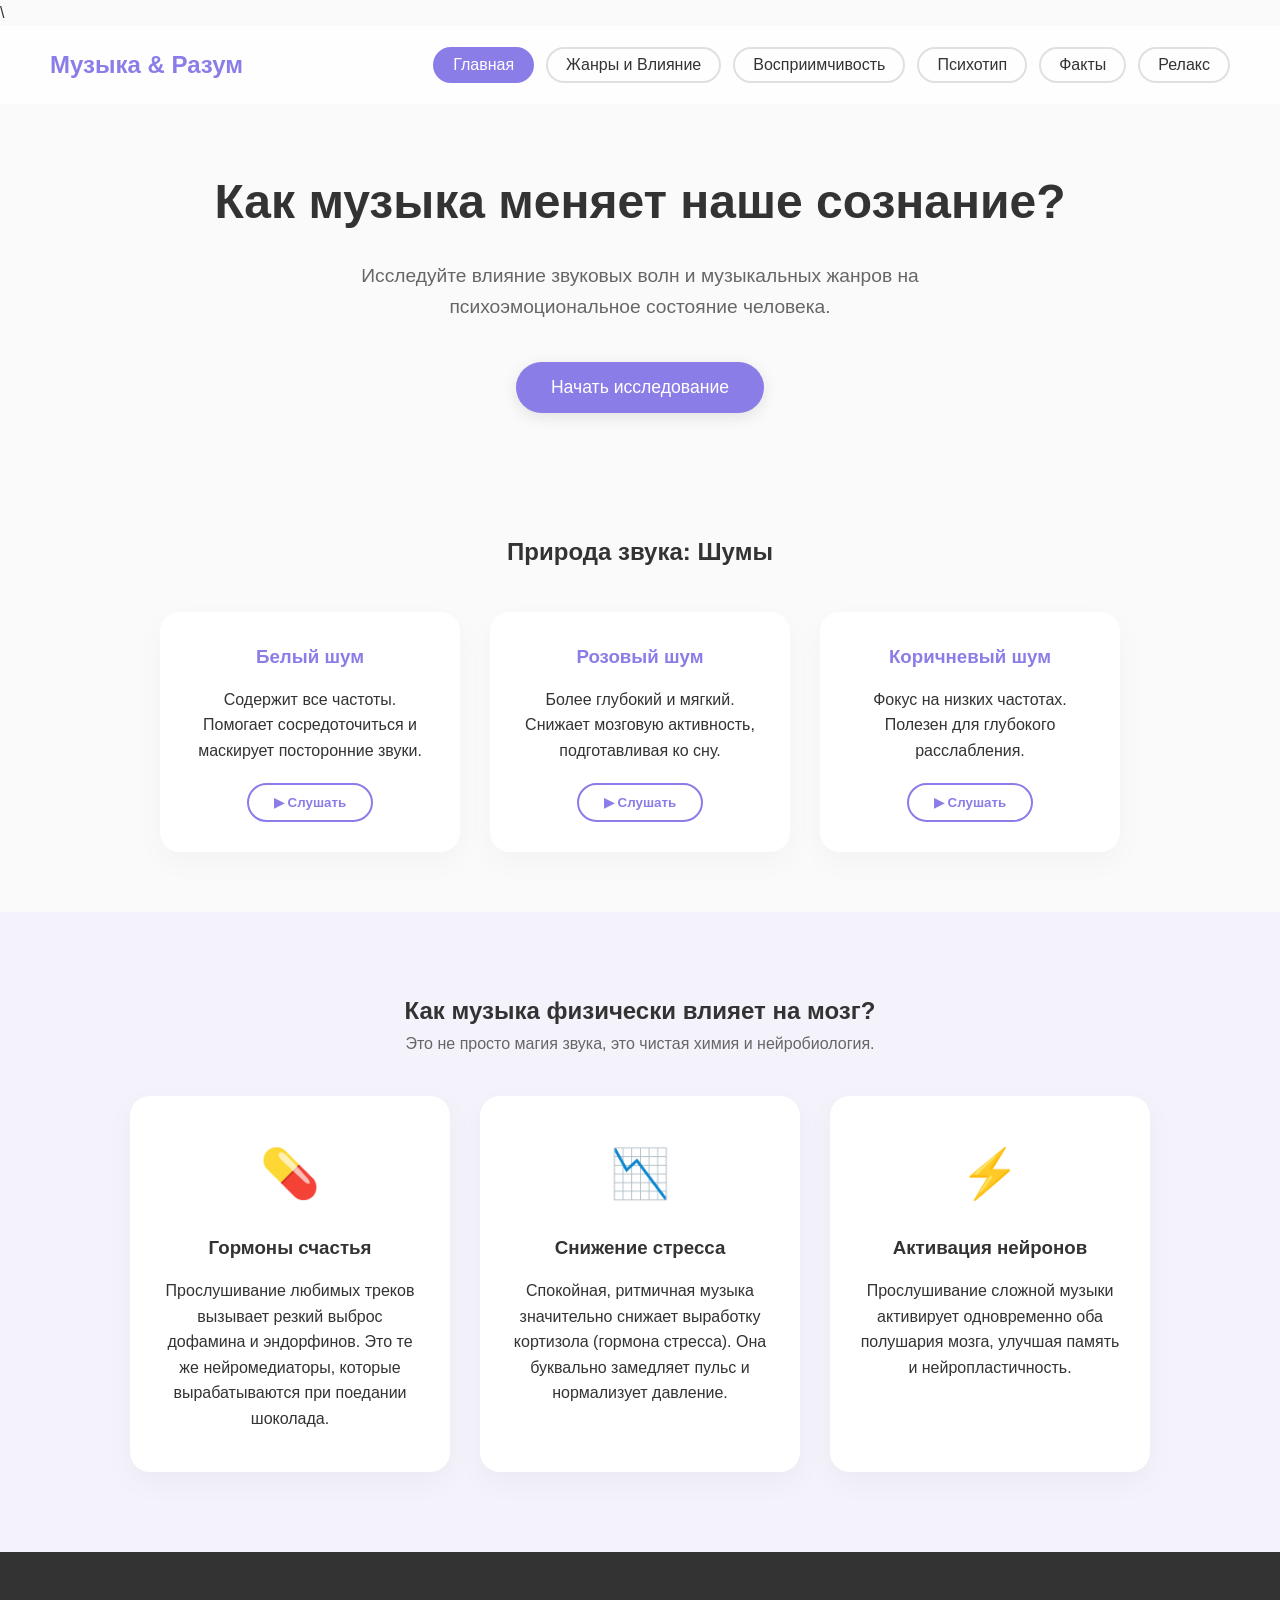
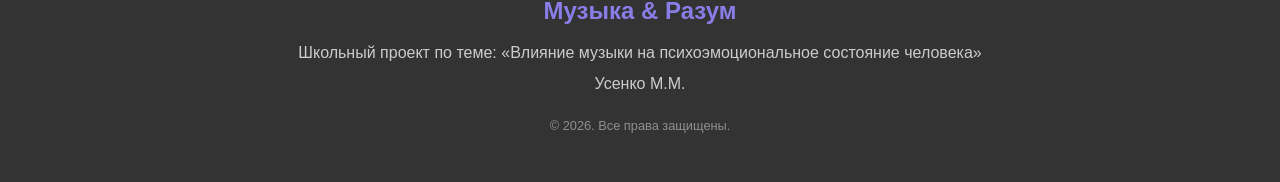
==== index.html @ bb2e5298 "Add files via upload" ====
\<!DOCTYPE html>
<html lang="ru">
<head>
    <meta charset="UTF-8">
    <meta name="viewport" content="width=device-width, initial-scale=1.0">
    <title>Влияние музыки на психику</title>
    <link rel="stylesheet" href="style.css">
</head>
<body>

    <nav class="navbar">
        <div class="logo">Музыка & Разум</div>
        <ul class="nav-links">
            <li><a href="index.html" class="active">Главная</a></li>
            <li><a href="genres.html">Жанры и Влияние</a></li>
            <li><a href="test.html">Восприимчивость</a></li>
            <li><a href="psychotype.html">Психотип</a></li>
            <li><a href="facts.html">Факты</a></li>
            <a href="relax.html">Релакс</a>
        </ul>
    </nav>

    <main class="main-content">
        <header class="hero">
            <div class="hero-content">
                <h1>Как музыка меняет наше сознание?</h1>
                <p>Исследуйте влияние звуковых волн и музыкальных жанров на психоэмоциональное состояние человека.</p>
                <button class="btn-primary" onclick="window.location.href='genres.html'">Начать исследование</button>
            </div>
        </header>

        <section class="noises-section">
            <h2>Природа звука: Шумы</h2>
            <div class="noises-grid">
                <div class="noise-card">
                    <h3>Белый шум</h3>
                    <p>Содержит все частоты. Помогает сосредоточиться и маскирует посторонние звуки.</p>
                    <button class="play-btn" onclick="playAudio('white-noise')">▶ Слушать</button>
                    <audio id="white-noise" src="audio/white.mp3"></audio>
                </div>
                <div class="noise-card">
                    <h3>Розовый шум</h3>
                    <p>Более глубокий и мягкий. Снижает мозговую активность, подготавливая ко сну.</p>
                    <button class="play-btn" onclick="playAudio('pink-noise')">▶ Слушать</button>
                    <audio id="pink-noise" src="audio/pink.mp3"></audio>
                </div>
                <div class="noise-card">
                    <h3>Коричневый шум</h3>
                    <p>Фокус на низких частотах. Полезен для глубокого расслабления.</p>
                    <button class="play-btn" onclick="playAudio('brown-noise')">▶ Слушать</button>
                    <audio id="brown-noise" src="audio/brown.mp3"></audio>
                </div>
            </div>
        </section>

        <section class="brain-impact-section">
            <h2>Как музыка физически влияет на мозг?</h2>
            <p class="subtitle">Это не просто магия звука, это чистая химия и нейробиология.</p>
            <div class="impact-grid">
                <div class="impact-card">
                    <div class="icon">💊</div>
                    <h3>Гормоны счастья</h3>
                    <p>Прослушивание любимых треков вызывает резкий выброс дофамина и эндорфинов. Это те же нейромедиаторы, которые вырабатываются при поедании шоколада.</p>
                </div>
                <div class="impact-card">
                    <div class="icon">📉</div>
                    <h3>Снижение стресса</h3>
                    <p>Спокойная, ритмичная музыка значительно снижает выработку кортизола (гормона стресса). Она буквально замедляет пульс и нормализует давление.</p>
                </div>
                <div class="impact-card">
                    <div class="icon">⚡</div>
                    <h3>Активация нейронов</h3>
                    <p>Прослушивание сложной музыки активирует одновременно оба полушария мозга, улучшая память и нейропластичность.</p>
                </div>
            </div>
        </section>
    </main>

    <footer class="site-footer">
        <div class="footer-content">
            <h3>Музыка & Разум</h3>
            <p>Школьный проект по теме: «Влияние музыки на психоэмоциональное состояние человека»</p>
            <p>Усенко М.М.</p>
            <p class="copyright">© 2026. Все права защищены.</p>
        </div>
    </footer>

   <script>
        function playAudio(id) {
            const audio = document.getElementById(id);
            // Находим кнопку, которая относится к этому аудио (она находится перед аудиотегом)
            const btn = audio.previousElementSibling; 

            if (audio.paused) {
                // Если на паузе - включаем и меняем текст
                audio.play();
                btn.innerHTML = "⏸ Пауза";
                btn.style.background = "var(--accent-color)";
                btn.style.color = "white";
            } else {
                // Если играет - ставим на паузу и возвращаем исходный вид
                audio.pause();
                btn.innerHTML = "▶ Слушать";
                btn.style.background = "transparent";
                btn.style.color = "var(--accent-color)";
            }
        }
    </script>
</body>
</html>
---- style.css ----
/* =========================================
   БАЗОВЫЕ ПЕРЕМЕННЫЕ И НАСТРОЙКИ
   ========================================= */
:root {
    --bg-color: #FAFAFA;
    --text-main: #333333;
    --text-light: #666666;
    --accent-color: #8A7DE8;
    --accent-hover: #7263D1;
    --card-bg: #FFFFFF;
}

* {
    margin: 0;
    padding: 0;
    box-sizing: border-box;
    font-family: 'Segoe UI', Tahoma, Geneva, Verdana, sans-serif;
    transition: border-color 0.5s ease;
}

body {
    display: flex;
    flex-direction: column;
    min-height: 100vh;
    background-color: var(--bg-color);
    color: var(--text-main);
    line-height: 1.6;
}

.main-content { flex: 1; }

/* =========================================
   НАВИГАЦИЯ И КНОПКИ
   ========================================= */
.navbar {
    display: flex;
    justify-content: space-between;
    align-items: center;
    padding: 20px 50px;
    background: rgba(255, 255, 255, 0.8);
    backdrop-filter: blur(10px);
    position: sticky;
    top: 0;
    z-index: 100;
}

.logo {
    font-size: 1.5rem;
    font-weight: bold;
    color: var(--accent-color);
    transition: color 0.5s ease;
}
.nav-links { 
    list-style: none; 
    display: flex; 
    gap: 12px; 
    align-items: center; 
}

/* НОВОЕ: Укрощаем элементы списка (li), чтобы они не ломали высоту */
.nav-links li {
    display: inline-flex;
}

/* Делаем из ссылок полноценные флекс-блоки */
.nav-links a { 
    display: flex;
    align-items: center;
    justify-content: center;
    text-decoration: none; 
    color: var(--text-main); 
    font-weight: 500; 
    padding: 8px 18px; 
    border: 2px solid #e0e0e0; 
    border-radius: 25px; 
    transition: all 0.4s ease; 
    line-height: 1; /* Жестко фиксируем высоту текста */
}

.nav-links a:hover { 
    border-color: var(--accent-color); 
    color: var(--accent-color); 
}

.nav-links a.active { 
    border-color: var(--accent-color); 
    background-color: var(--accent-color); 
    color: white; 
}

.btn-primary {
    background-color: var(--accent-color);
    color: white;
    border: none;
    padding: 15px 35px;
    font-size: 1.1rem;
    border-radius: 30px;
    cursor: pointer;
    box-shadow: 0 4px 15px rgba(0, 0, 0, 0.1);
    transition: all 0.3s ease;
}
.btn-primary:hover { background-color: var(--accent-hover); transform: translateY(-3px); }

/* =========================================
   ГЛАВНАЯ СТРАНИЦА И СЕКЦИИ
   ========================================= */
.hero { height: auto; padding: 60px 20px; display: flex; justify-content: center; align-items: center; text-align: center; }
.hero h1 { font-size: 3rem; margin-bottom: 20px; color: var(--text-main); }
.hero p { font-size: 1.2rem; color: var(--text-light); margin-bottom: 40px; max-width: 600px; margin: 0 auto 40px auto; }

.noises-section { padding: 60px 50px; text-align: center; }
.noises-grid { display: flex; justify-content: center; gap: 30px; margin-top: 40px; flex-wrap: wrap; }
.noise-card { background-color: var(--card-bg); padding: 30px; border-radius: 20px; width: 300px; box-shadow: 0 10px 30px rgba(0,0,0,0.03); transition: all 0.4s ease; }
.noise-card:hover { transform: translateY(-10px); box-shadow: 0 15px 40px rgba(0,0,0,0.08); }
.noise-card h3 { margin-bottom: 15px; color: var(--accent-color); }

.play-btn { margin-top: 20px; background: transparent; border: 2px solid var(--accent-color); color: var(--accent-color); padding: 10px 25px; border-radius: 20px; cursor: pointer; font-weight: bold; transition: all 0.5s ease; }
.play-btn:hover { background: var(--accent-color); color: white; }

.brain-impact-section { padding: 80px 50px; background-color: #f4f3fb; text-align: center; }
.impact-grid { display: flex; justify-content: center; gap: 30px; margin-top: 40px; flex-wrap: wrap; }
.impact-card { background: var(--card-bg); padding: 40px 30px; border-radius: 20px; width: 320px; box-shadow: 0 10px 30px rgba(0,0,0,0.04); transition: transform 0.3s ease; }
.impact-card:hover { transform: translateY(-10px); }
.impact-card .icon { font-size: 3rem; margin-bottom: 20px; }
.impact-card h3 { color: var(--text-main); margin-bottom: 15px; }

/* =========================================
   СТРАНИЦА ЖАНРОВ И ТАЙМЛАЙН
   ========================================= */
.genres-section { padding: 60px 50px; text-align: center; }
.subtitle { color: var(--text-light); margin-bottom: 40px; }
.genres-panel { display: flex; justify-content: center; flex-wrap: wrap; gap: 15px; margin-bottom: 50px; }

.genre-btn {
    background-color: var(--card-bg);
    border: 2px solid var(--btn-color, var(--accent-color));
    color: var(--text-main);
    padding: 12px 25px;
    border-radius: 30px;
    font-size: 1.1rem;
    cursor: pointer;
    transition: background-color 0.4s ease, color 0.4s ease, transform 0.3s ease, box-shadow 0.3s ease;
}
.genre-btn:hover, .genre-btn.active { background-color: var(--btn-color, var(--accent-color)); color: white; transform: scale(1.05); box-shadow: 0 8px 20px rgba(0,0,0,0.15); }

.hidden { display: none !important; opacity: 0; }
#timeline-container { animation: fadeIn 0.5s forwards; }
@keyframes fadeIn { to { opacity: 1; } }

.close-timeline-btn { background: transparent; border: none; color: var(--text-light); font-size: 1rem; font-weight: bold; cursor: pointer; margin-bottom: 30px; padding: 10px 20px; border-radius: 20px; transition: all 0.3s ease; display: inline-flex; align-items: center; gap: 8px; }
.close-timeline-btn:hover { background: #ffeeee; color: #e74c3c; }

.timeline-track { display: flex; justify-content: space-between; align-items: center; position: relative; max-width: 800px; margin: 0 auto 50px auto; padding: 20px 0; }
.timeline-track::before { content: ''; position: absolute; top: 50%; left: 0; width: 100%; height: 4px; background-color: var(--accent-color); z-index: 1; transform: translateY(-50%); transition: background-color 0.5s ease; }
.timeline-point { position: relative; z-index: 2; background-color: white; border: 4px solid var(--accent-color); width: 20px; height: 20px; border-radius: 50%; cursor: pointer; transition: all 0.5s ease; }
.timeline-point:hover, .timeline-point.active { background-color: var(--accent-color); transform: scale(1.5); box-shadow: 0 0 15px var(--accent-color); }
.timeline-point span { position: absolute; top: 30px; left: 50%; transform: translateX(-50%); font-weight: bold; color: var(--text-main); }

.info-card { background: var(--card-bg); padding: 40px; border-radius: 20px; max-width: 700px; margin: 0 auto; box-shadow: 0 10px 30px rgba(0,0,0,0.05); text-align: left; }
.info-card h3 { color: var(--accent-color); font-size: 2rem; margin-bottom: 10px; transition: color 0.5s ease; }
.audio-player { margin: 20px 0; padding: 15px; background: #f4f3fb; border-radius: 10px; }
.psycho-impact { margin-top: 25px; padding-top: 20px; border-top: 1px dashed var(--accent-color); transition: border-color 0.5s ease; }

/* =========================================
   ТЕСТЫ
   ========================================= */
.test-section { padding: 60px 50px; max-width: 800px; margin: 0 auto; text-align: center; }
.question-card { background: var(--card-bg); padding: 25px; border-radius: 15px; margin-bottom: 20px; box-shadow: 0 5px 15px rgba(0,0,0,0.03); text-align: left; }
.question-card h4 { margin-bottom: 15px; color: var(--text-main); }
.options-group label { display: block; margin-bottom: 10px; cursor: pointer; background: #f4f3fb; padding: 10px 15px; border-radius: 10px; transition: background 0.3s; }
.options-group label:hover { background: var(--accent-color); color: white; }
.options-group input[type="radio"] { margin-right: 10px; }

/* =========================================
   ФАКТЫ (3D КАРТОЧКИ)
   ========================================= */
.facts-section { padding: 60px 50px; text-align: center; }
.facts-grid { max-width: 750px; margin: 40px auto 0 auto; display: flex; justify-content: center; flex-wrap: wrap; gap: 40px; perspective: 1000px; }
.flip-card { background-color: transparent; width: 320px; height: 280px; }
.flip-card-inner { position: relative; width: 100%; height: 100%; text-align: center; transition: transform 0.8s cubic-bezier(0.4, 0.2, 0.2, 1); transform-style: preserve-3d; }
.flip-card:hover .flip-card-inner { transform: rotateY(180deg); }
.flip-card-front, .flip-card-back { position: absolute; width: 100%; height: 100%; -webkit-backface-visibility: hidden; backface-visibility: hidden; border-radius: 20px; display: flex; align-items: center; justify-content: center; padding: 20px; box-shadow: 0 10px 30px rgba(0,0,0,0.05); }
.flip-card-front { background-color: var(--card-bg); color: var(--accent-color); border: 2px solid var(--accent-color); transition: color 0.5s ease, border-color 0.5s ease; }
.flip-card-front h3 { font-size: 1.5rem; }
.flip-card-back { background-color: var(--accent-color); color: white; transform: rotateY(180deg); font-size: 1rem; line-height: 1.5; transition: background-color 0.5s ease; }

/* =========================================
   ПОДВАЛ (FOOTER)
   ========================================= */
.site-footer { background-color: #333333; color: white; text-align: center; padding: 40px 20px; margin-top: auto; }
.footer-content h3 { color: var(--accent-color); margin-bottom: 10px; font-size: 1.5rem; transition: color 0.5s ease; }
.footer-content p { color: #cccccc; margin-bottom: 5px; }
.copyright { margin-top: 20px; font-size: 0.8rem; opacity: 0.6; }

/* =========================================
   КОМНАТА РЕЛАКСАЦИИ (ТЕМНАЯ ТЕМА)
   ========================================= */
body.dark-theme {
    background: linear-gradient(135deg, #0f172a, #1e1b4b);
    color: #e2e8f0;
}

.dark-navbar {
    background: rgba(15, 23, 42, 0.8);
    border-bottom: 1px solid rgba(255, 255, 255, 0.05);
}

.dark-theme .logo { color: #818cf8; }

.dark-theme .nav-links a {
    color: #94a3b8;
    border-color: rgba(255, 255, 255, 0.1);
}

.dark-theme .nav-links a:hover {
    border-color: #818cf8;
    color: #818cf8;
    background: transparent;
}

.dark-theme .nav-links a.active {
    background-color: #818cf8;
    border-color: #818cf8;
    color: #0f172a;
}

.relax-main { display: flex; flex-direction: column; justify-content: center; }
.relax-section { display: flex; flex-direction: column; align-items: center; justify-content: center; padding: 20px; text-align: center; min-height: 70vh; }
.relax-header h2 { color: #818cf8; font-size: 2.5rem; margin-bottom: 15px; font-weight: 300; }
.relax-header p { color: #94a3b8; max-width: 700px; margin: 0 auto 50px auto; font-size: 1.1rem; line-height: 1.8; }
.relax-container { position: relative; width: 300px; height: 300px; display: flex; justify-content: center; align-items: center; margin-bottom: 50px; }

.breathing-circle {
    width: 140px;
    height: 140px;
    border-radius: 50%;
    background: radial-gradient(circle, rgba(129,140,248,0.15) 0%, rgba(99,102,241,0.02) 70%);
    box-shadow: 0 0 30px rgba(129,140,248,0.2), inset 0 0 20px rgba(129,140,248,0.1);
    display: flex;
    justify-content: center;
    align-items: center;
    transition: transform 4s ease-in-out, box-shadow 4s ease-in-out, background 4s ease-in-out;
}

.breathing-circle.inhale {
    transform: scale(2.2);
    box-shadow: 0 0 80px rgba(129,140,248,0.6), inset 0 0 40px rgba(129,140,248,0.4);
    background: radial-gradient(circle, rgba(129,140,248,0.3) 0%, rgba(99,102,241,0.05) 70%);
}

#breathe-text { font-size: 1.2rem; color: #c7d2fe; letter-spacing: 3px; font-weight: 300; text-transform: uppercase; transition: opacity 0.5s ease; }

.relax-btn { background-color: transparent; border: 2px solid #818cf8; color: #818cf8; box-shadow: none; }
.relax-btn:hover { background-color: #818cf8; color: #0f172a; box-shadow: 0 0 20px rgba(129,140,248,0.4); }


/* =========================================
   АДАПТАЦИЯ ДЛЯ МОБИЛЬНЫХ ТЕЛЕФОНОВ
   ========================================= */
@media (max-width: 768px) {
    .navbar { flex-direction: column; padding: 15px 10px; gap: 15px; }
    
    .nav-links { 
        flex-wrap: wrap; 
        justify-content: center; 
        align-items: center; 
        gap: 10px; 
    }
    
    .nav-links a { 
        font-size: 0.9rem; 
        padding: 8px 16px; /* Делаем кнопки одинаково плотными */
    }
    
    /* ... остальной код медиа-запроса ... */
    
    .hero { padding: 40px 20px; }
    .hero h1 { font-size: 2.2rem; }
    .hero p { font-size: 1rem; margin-bottom: 20px; }
    .noises-section, .brain-impact-section, .genres-section, .test-section, .facts-section { padding: 40px 15px; }
    .noise-card, .impact-card, .flip-card { width: 100%; max-width: 320px; }
    .genres-panel { gap: 10px; }
    .genre-btn { font-size: 0.9rem; padding: 10px 15px; }
    .info-card { padding: 20px; }
    .info-card h3 { font-size: 1.5rem; }
    audio { width: 100%; }
}
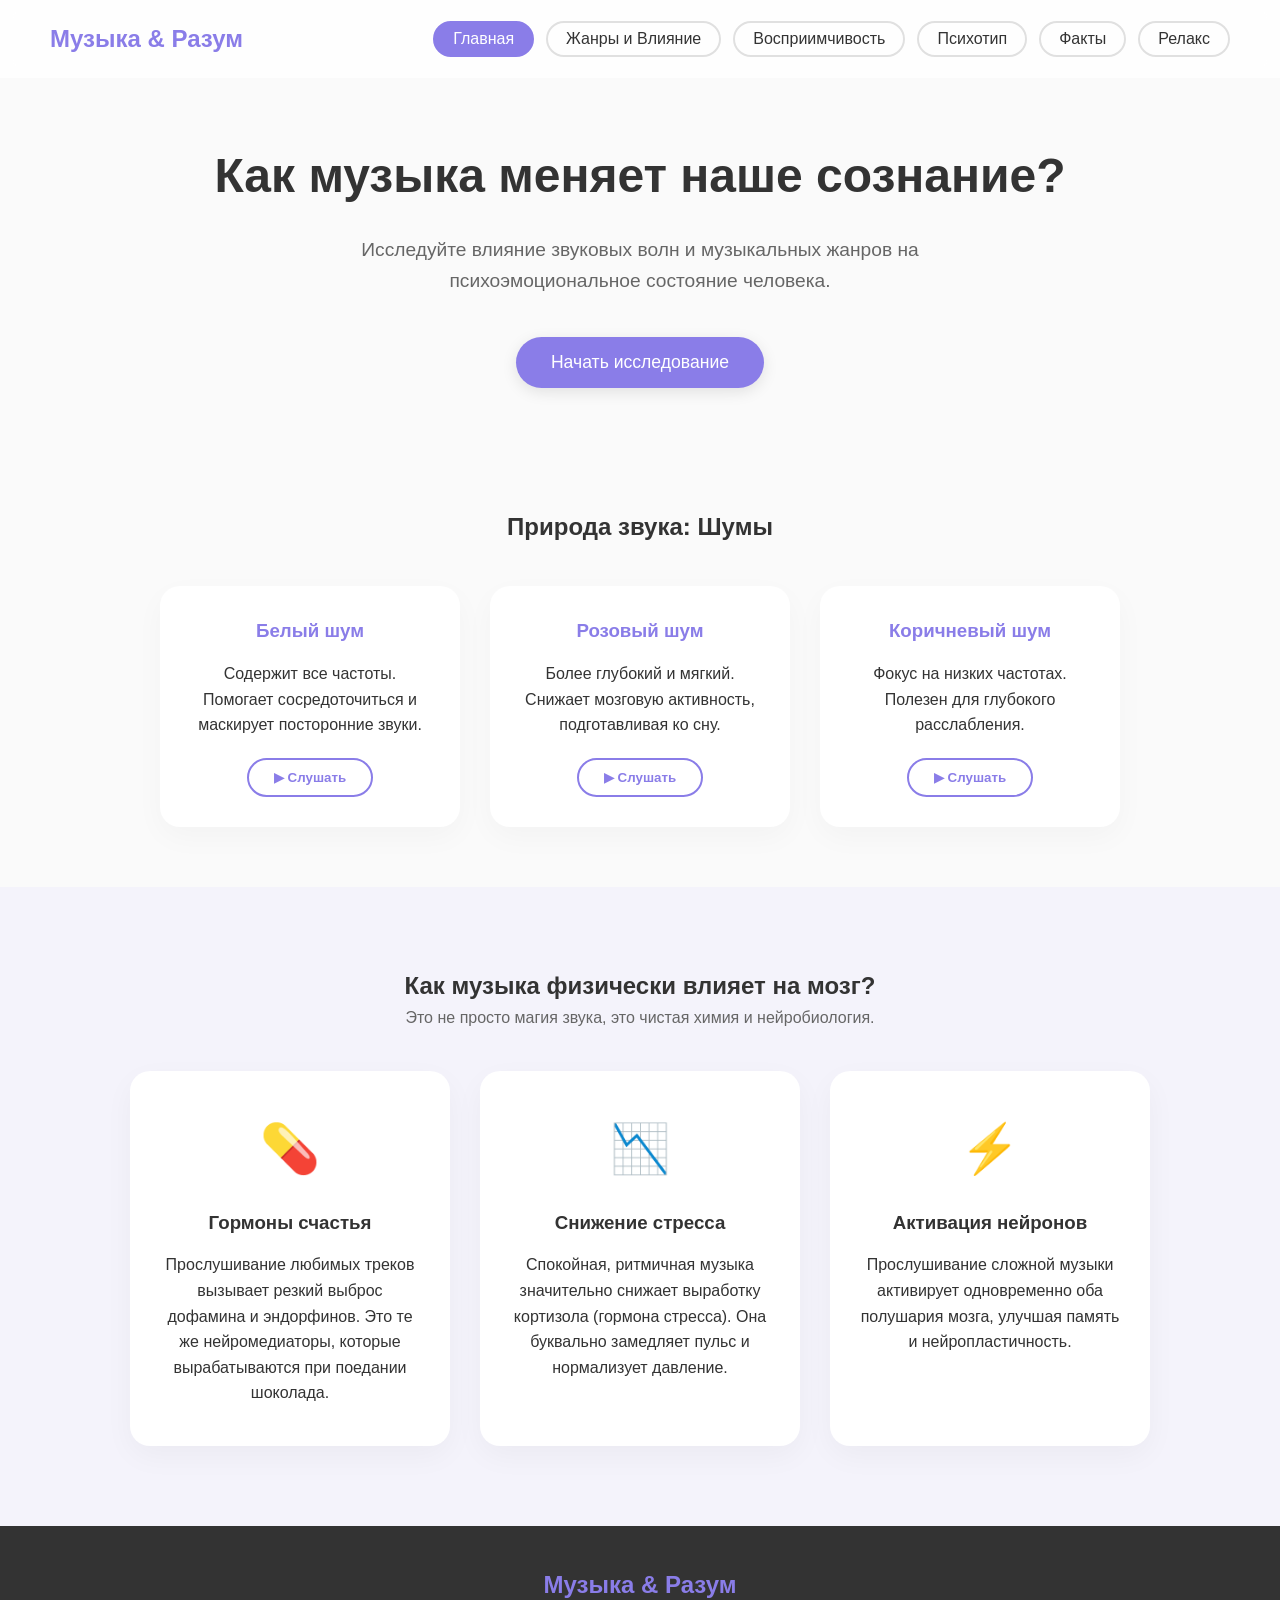
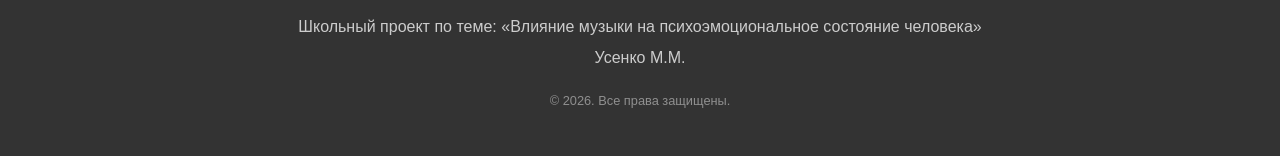
==== commit 3b50c599: "Update index.html" ====
--- a/index.html
+++ b/index.html
@@ -1,4 +1,4 @@
-\<!DOCTYPE html>
+<!DOCTYPE html>
 <html lang="ru">
 <head>
     <meta charset="UTF-8">
@@ -16,7 +16,7 @@
             <li><a href="test.html">Восприимчивость</a></li>
             <li><a href="psychotype.html">Психотип</a></li>
             <li><a href="facts.html">Факты</a></li>
-            <a href="relax.html">Релакс</a>
+            <li><a href="relax.html">Релакс</a></li>
         </ul>
     </nav>
 
@@ -36,19 +36,22 @@
                     <h3>Белый шум</h3>
                     <p>Содержит все частоты. Помогает сосредоточиться и маскирует посторонние звуки.</p>
                     <button class="play-btn" onclick="playAudio('white-noise')">▶ Слушать</button>
-                    <audio id="white-noise" src="audio/white.mp3"></audio>
+                    <!-- Исправлен путь к файлу -->
+                    <audio id="white-noise" src="white.mp3"></audio>
                 </div>
                 <div class="noise-card">
                     <h3>Розовый шум</h3>
                     <p>Более глубокий и мягкий. Снижает мозговую активность, подготавливая ко сну.</p>
                     <button class="play-btn" onclick="playAudio('pink-noise')">▶ Слушать</button>
-                    <audio id="pink-noise" src="audio/pink.mp3"></audio>
+                    <!-- Исправлен путь к файлу -->
+                    <audio id="pink-noise" src="pink.mp3"></audio>
                 </div>
                 <div class="noise-card">
                     <h3>Коричневый шум</h3>
                     <p>Фокус на низких частотах. Полезен для глубокого расслабления.</p>
                     <button class="play-btn" onclick="playAudio('brown-noise')">▶ Слушать</button>
-                    <audio id="brown-noise" src="audio/brown.mp3"></audio>
+                    <!-- Исправлен путь к файлу -->
+                    <audio id="brown-noise" src="brown.mp3"></audio>
                 </div>
             </div>
         </section>
@@ -107,4 +110,4 @@
         }
     </script>
 </body>
-</html>+</html>
